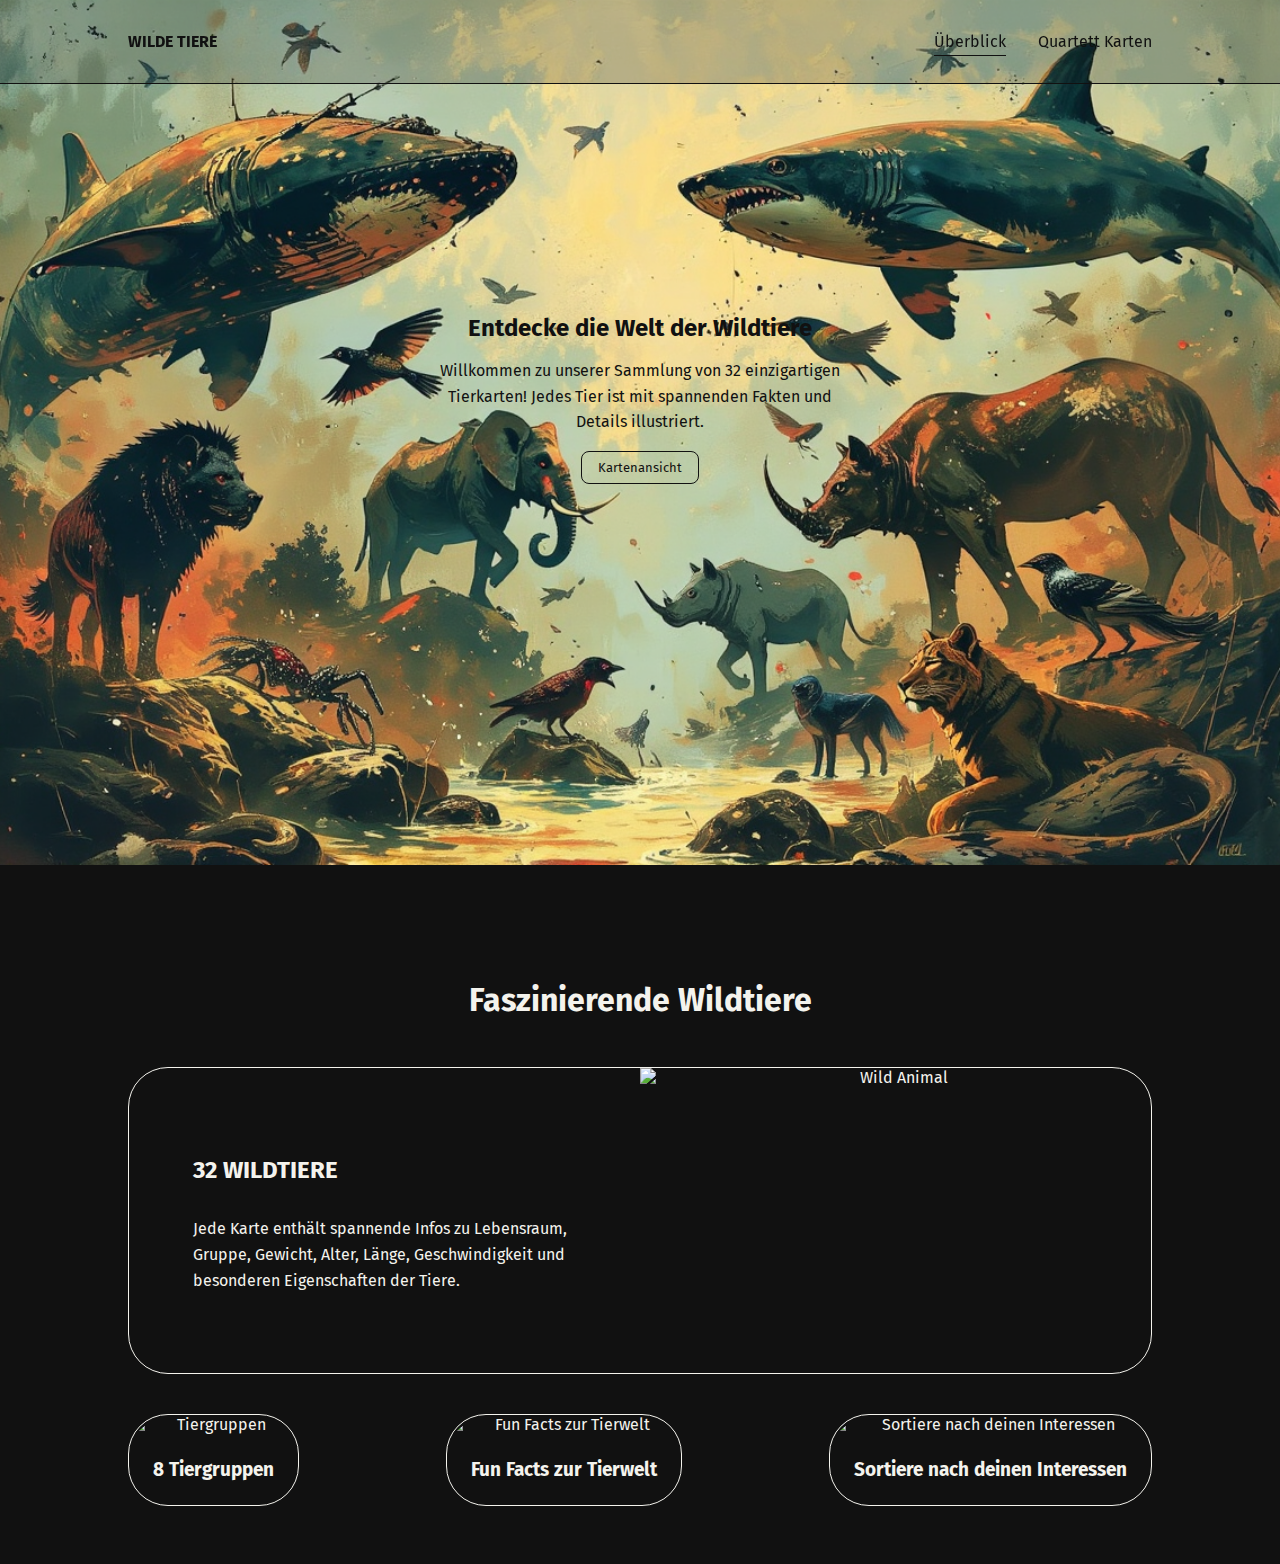
==== index.html @ f53c3430 "add sorting buttons, overview page, and improve navigation behavior" ====
<!DOCTYPE html>
<html lang="en">

<head>
    <meta charset="UTF-8">
    <meta name="viewport" content="width=device-width, initial-scale=1.0">
    <title>Wilde Tiere Quartett</title>
    <link rel="stylesheet" href="css/style.css">
    <link rel="stylesheet" href="css/fonts/stylesheet.css">
    <link rel="stylesheet" href="css/mobile.css">
</head>

<body>
    <div id="wrapper">
        <header>
            <nav class="border-bottom">
                <ul>
                    <div id="logo">Wilde Tiere</div>
                    <li><a class="active-link">Überblick</a></li>
                    <li><a href="quartet.html">Quartett Karten</a></li>
                </ul>
            </nav>
        </header>

        <main class="overview-page">
            <section class="overview-header">
                <h1>Entdecke die Welt der Wildtiere</h1>
                <p>
                    Willkommen zu unserer Sammlung von 32 einzigartigen Tierkarten! Jedes Tier ist mit spannenden Fakten und
                    Details illustriert.
                </p>
                <a href="quartet.html" class="overview-button">Kartenansicht</a>
            </section>

            <img class="overview-image" src="images/overview.png" alt="Overview of wild animals">

            <section class="faszinierende-wildtiere">
                <h2>Faszinierende Wildtiere</h2>
                <div class="info-rectangle">
                    <div class="text-left">
                        <h3>32 WildTiere</h3>
                        <p>Jede Karte enthält spannende Infos zu Lebensraum, Gruppe, Gewicht, Alter, Länge, Geschwindigkeit und besonderen Eigenschaften der Tiere.</p>
                    </div>
                    <div class="image-right">
                        <img src="images/a1.jpg" alt="Wild Animal">
                    </div>
                </div>
                <div class="info-row">
                    <!-- Left Rectangle -->
                    <div class="info-row-rectangle">
                        <img src="images/a2.jpg" alt="Tiergruppen" class="info-img">
                        <h3 class="info-title">8 Tiergruppen</h3>
                    </div>
                    <!-- Middle Rectangle -->
                    <div class="info-row-rectangle">
                        <img src="images/a3.jpg" alt="Fun Facts zur Tierwelt" class="info-img">
                        <h3 class="info-title">Fun Facts zur Tierwelt</h3>
                    </div>
                    <!-- Right Rectangle -->
                    <div class="info-row-rectangle">
                        <img src="images/a4.jpg" alt="Sortiere nach deinen Interessen" class="info-img">
                        <h3 class="info-title">Sortiere nach deinen Interessen</h3>
                    </div>
                </div>
                
                
            </section>
        </main>
    </div>
    <script src="https://code.jquery.com/jquery-3.6.0.min.js"></script>
    <script src="js/animaldata.js"></script>
    <script src="js/nav.js"></script>
</body>

</html>
---- css/style.css ----
:root {
    --card-background-color: #f4f3ed;
    --card-dark-color: #111;
    --thick-line-strength: 1px;
}

* {
    box-sizing: border-box;
    font-family: "Fira Sans", "Segoe UI", Tahoma, Geneva, Verdana, sans-serif;
}

#wrapper {
    display: grid;
    grid-template-columns: repeat(4, 1fr);
    grid-template-rows: auto auto 1fr;
   
}

body {
    text-align: center;
    background-color: var(--card-dark-color);
    color: var(--card-background-color);
    margin: 0;
}

header {
    grid-column: span 4;
    grid-row: 1;
}

nav {
    grid-row: 1;
    background-color: var(--card-dark-color);
    display: flex;
    justify-content: space-between;
    align-items: center;
    width: 100%; 
    position: fixed; 
    top: 0; 
    z-index: 1000; 
    padding: 0.6rem 8rem; 
}

#logo {
    text-align: left;
    text-transform: uppercase;
    margin-right: auto;
    font-weight: 600;
}

ul {
    list-style-type: none;
    text-align: center;
    padding: 0;
    display: flex;
    justify-content: center;
    align-items: center;
    gap: 2em;
    height: 4em;
    margin: 0 auto;
    flex-grow: 1;
}

nav ul li a {
    text-decoration: none;
    color: rgba(255, 255, 255);
}

main {
    grid-column: span 4;
    padding-top: 6rem; 
}

.overview-page {
    background-color: transparent;
    padding: 0; 
    margin: 0;
    position: relative; 
    width: 100%;
    height: auto;
    display: flex;
    flex-direction: column;
    align-items: center;
    justify-content: center;
    margin-bottom: 3rem;
}

.overview-header {
    color: var(--card-dark-color);
    top: 13em;
    text-align: center;
    margin-top: 10vh;
    position: absolute;
    width: 25rem;
}

.overview-header h1 {
    font-size: 1.5rem; 
    margin-bottom: 1rem;
    font-weight: bold;
}

.overview-header p {
    font-size: 1rem; 
    line-height: 1.6; 
    max-width: 600px; 
    margin: 0 auto; 
}

.overview-button {
    display: inline-block; 
    margin-top: 1rem; 
    padding: 0.5rem 1rem; 
    font-size: 0.8rem; 
    background-color: transparent;
    border: 1px solid;
    border-radius: 8px; 
    cursor: pointer; 
    transition: all 0.3s ease; 
    text-decoration: none; 
    color: var(--card-dark-color);
}

.overview-button:hover {
    background-color: var(--card-dark-color);
    color: var(--card-background-color);
    border-color: var(--card-dark-color); 
}

.overview-image {
    width: 100%;
    height: auto;
    display: block; 
    margin-bottom: 2rem;
}

.faszinierende-wildtiere {
    text-align: center;
    margin-top: 3rem;
    padding: 0.6rem 8rem
}

.faszinierende-wildtiere h2 {
    font-size: 2rem;
    margin-bottom: 3rem;
    color: var(--card-background-color);
}

.info-rectangle {
    display: flex;
    margin-top: 2rem;
    border: 1px solid var(--card-background-color);
    border-radius: 40px;
    margin-left: auto;
    margin-right: auto;
    overflow: hidden;
}

.text-left {
    width: 50%;
    text-align: left;
    padding: 4rem;
    display: flex; /* Enables flexbox layout */
    flex-direction: column; /* Aligns content vertically */
    justify-content: flex-end;
}

.text-left h3 {
    font-size: 1.5rem;
    font-weight: bold;
    text-transform: uppercase;
    margin-bottom: 1rem;
    color: var(--card-background-color);
}

.text-left p {
    font-size: 1rem;
    line-height: 1.6;
    color: var(--card-background-color);
}

.image-right {
    width: 50%;
}

.image-right img {
    max-width: 100%;
    display: flex;
    align-items: center;
}

.info-row {
    display: flex;
    justify-content: space-between; /* Space evenly between rectangles */
    gap: 2.5rem; /* Add some space between rectangles */
    margin-top: 2.5rem; /* Space above the row */
}

.info-row-rectangle {
    background: none; /* No fill, just border */
    border: 1px solid var(--card-background-color); /* Adjust as needed */
    border-radius: 40px;
    text-align: center;
    display: flex;
    flex-direction: column;
    align-items: center;
    justify-content: flex-start;
    overflow: hidden;
}

.info-img {
    flex: 1;
    width: 100%; /* Ensure image fits within the rectangle */
    height: auto; /* Maintain aspect ratio */
    object-fit: cover; 
}

.info-title {
    margin: 1.5rem; /* Space between image and text */
    font-size: 1.2rem; /* Adjust font size */
    font-weight: bold;
    /* text-transform: uppercase; */
}

.border-bottom {
    border-bottom: var(--thick-line-strength) solid var(--card-dark-color);
}

.card-wrapper {
    background-color: var(--card-dark-color);
    padding: 12px;
    display: inline-block;
}

.card-content {
    background-color: var(--card-background-color);
    color: var(--card-dark-color);
    display: grid;
    overflow: hidden;
    width: 300px;
    height: 450px;
    grid-template-columns: repeat(6, 1fr);
    grid-template-rows: repeat(12, 1fr);
    border-radius: 1em;
    position: relative;
}

.card-image {
    grid-column: span 6;
    grid-row: span 7;
    background-color: white;
    width: 100%;
    height: 100%;
    max-width: 100%;
    max-height: 100%;
    object-fit: cover;
}

.card-number {
    position: absolute;
    top: 60%;
    left: 1rem;
    transform: translateY(-50%);
    display: flex;
    justify-content: center;
    align-items: center;
    color: white;
    font-weight: 700;
    font-size: 1.2rem;
    border-radius: 0.6em;
    width: 2.5em;
    height: 2.6em;
    background-color: var(--group-color);
    border: 1px solid var(--card-dark-color);
    box-shadow: 0 0 0 3px var(--card-background-color);
}

.card-title {
    grid-column: span 5;
    grid-row: 8;
    display: flex;
    align-items: center;
    padding-left: 4.8rem;
    text-transform: uppercase;
    font-weight: 600;
    font-size: 1rem;
}

.card-trivia {
    grid-column: span 6;
    display: flex;
    text-align: left;
    padding-left: 4.8rem;
    padding-right: 1rem;
    font-size: .68em;
    margin-bottom: 0.6rem;
    margin-top: -0.4rem;
    /* border-top: 1px solid var(--card-dark-color); */
    /* box-shadow: 2px 0px 10px var(--card-dark-color); */
}

.groupname {
    grid-column: span 4;
    grid-row: 1;
    display: flex;
    align-items: center;
    justify-content: center;
    position: absolute;
    top: 0.9rem;
    left: 2.5rem;
    padding: 0.35rem 0.5rem;
    z-index: 1;
    color: var(--card-dark-color);
    font-size: 0.75em;
    font-weight: bold;
    text-shadow:
        -0.5px -0.5px 0 #FFF,
        0.5px -0.5px 0 #FFF,
        -0.5px 0.5px 0 #FFF,
        0.5px 0.5px 0 #FFF;
}

.group-rectangle {
    position: absolute;
    top: 6%;
    left: 1rem;
    transform: translateY(-50%);
    display: flex;
    justify-content: center;
    align-items: center;
    color: var(--card-background-color);
    font-weight: 700;
    font-size: 0.8rem;
    border-radius: 0.6em;
    width: 1.8em;
    height: 1.8em;
    background-color: var(--group-color);
    border: 1px solid var(--card-dark-color);
}

.intelligence-box {
    grid-column: 5 / span 2;
    grid-row: 1;
    display: flex;
    align-items: center;
    position: absolute;
    top: 0.9rem;
    right: 1rem;
    background-color: var(--card-dark-color);
    padding: 0.1rem 0.5rem;
    border-radius: 0.4em;
    z-index: 1;
    gap: 0.6rem;
    border: 2px solid var(--group-color);
}

.intelligence-icon {
    display: flex;
    align-items: center;
    width: 1em;
    height: 1em;
    color: var(--group-color)
}

.intelligence-content {
    font-size: 0.75em;
    font-weight: bold;
    color: var(--card-background-color);
}


.stat-box {
    grid-column: span 6;
    grid-row: span 2;
    display: grid;
    grid-template-columns: repeat(6, 1fr);
    grid-template-rows: repeat(2, 1fr);
    gap: 0.6em;
    padding: 0 1rem;
    margin-bottom: -0.8rem;
}

.stat-pair {
    display: grid;
    grid-template-columns: 1fr 1fr;
    background-color: var(--card-background-color);
}

.stat-pair:nth-child(1) {
    grid-column: 1 / span 2;
    grid-row: 1;
}

.stat-pair:nth-child(2) {
    grid-column: 3 / span 2;
    grid-row: 1;
}

.stat-pair:nth-child(3) {
    grid-column: 5 / span 2;
    grid-row: 1;
}

.stat-pair:nth-child(4) {
    grid-column: 1 / span 2;
    grid-row: 2;
}

.stat-pair:nth-child(5) {
    grid-column: 3 / span 2;
    grid-row: 2;
}

.stat-pair:nth-child(6) {
    grid-column: 5 / span 2;
    grid-row: 2;
}

.stat-icon,
.stat-content {
    display: flex;
    justify-content: center;
    align-items: center;
    font-size: 0.8em;
    font-weight: 500;
}

.stat-icon {
    background-color: #e8e8e3;
    border-radius: 0.6em;
}

.stat-icon img {
    max-height: 70%;
    max-width: 70%;
    object-fit: cover;
}

.stat-content {
    flex-wrap: wrap;
    word-break: break-word;
    text-align: center;
}

.card-bottom {
    grid-column: span 6;
    font-size: 0.65em;
    display: flex;
    justify-content: center;
    align-items: center;
    text-align: center;
    padding: 0 1.5em;
    margin-top: 1.2rem;
    background-color: var(--group-color);
}

.group-A {
    --group-color: #7D982A;
}

.group-B {
    --group-color: #e92946;
}

.group-C {
    --group-color: #9e634d;
}

.group-D {
    --group-color: #5F9EA0;
}

.group-E {
    --group-color: #437ce6;
}

.group-F {
    --group-color: #ceba60;
}

.group-G {
    --group-color: #299f7c;
}

.group-H {
    --group-color: #7ed3d3;
}

.active-link {
    text-decoration: underline;
    text-underline-offset: 0.5em;
}

/* Navigation Behavior */
.transparent-light {
    background-color: rgba(16, 16, 16, 0.2); 
    transition: background-color 0.3s ease; 
}

.transparent-dark {
    background-color: rgba(16, 16, 16, 0.98);
    transition: background-color 0.3s ease; 
}

/* Font color for top of page */
.font-black {
    color: var(--card-dark-color);
}

/* Font color for scrolled state */
.font-white {
    color: var(--card-background-color);
}


/* Sorting Buttons */
#sorting-buttons {
    margin: 1rem;
    display: flex;
    gap: 0.5rem;
    justify-content: center;
    align-items: center;
}

#sorting-buttons button {
    padding: 0.5rem;
    font-size: 0.7rem;
    background-color: var(--card-dark-color);
    color: var(--card-background-color);
    cursor: pointer;
    border-radius: 5px;
    box-shadow: 0 4px 8px rgba(0, 0, 0, 0.2);
}

/* For the active state, keep the shadow but remove the highlight */
#sorting-buttons button.active {
    background-color: #007BFF; /* Active background color */
    color: white;
    box-shadow: 0 4px 8px rgba(0, 0, 0, 0.2); /* Keep the shadow */
    outline: none; /* Remove the outline */
}

/* Remove the outline and focus highlight while keeping the shadow */
#sorting-buttons button:focus, #sorting-buttons button:active {
    outline: none; /* Remove the highlight outline */
    box-shadow: 0 4px 8px rgba(0, 0, 0, 0.2); /* Keep the shadow */
}
---- css/fonts/stylesheet.css ----
@font-face {
    font-family: 'Fira Sans';
    src: url('FiraSans-Regular.woff2') format('woff2'),
        url('FiraSans-Regular.woff') format('woff');
    font-weight: normal;
    font-style: normal;
    font-display: swap;
}

@font-face {
    font-family: 'Fira Sans';
    src: url('FiraSans-Bold.woff2') format('woff2'),
        url('FiraSans-Bold.woff') format('woff');
    font-weight: bold;
    font-style: normal;
    font-display: swap;
}
---- css/mobile.css ----
@media screen and (max-width: 600px) {
    .overview-header h1 {
        font-size: 1rem; 
    }
    .overview-header p {
        font-size: 0.8rem;
    }
}
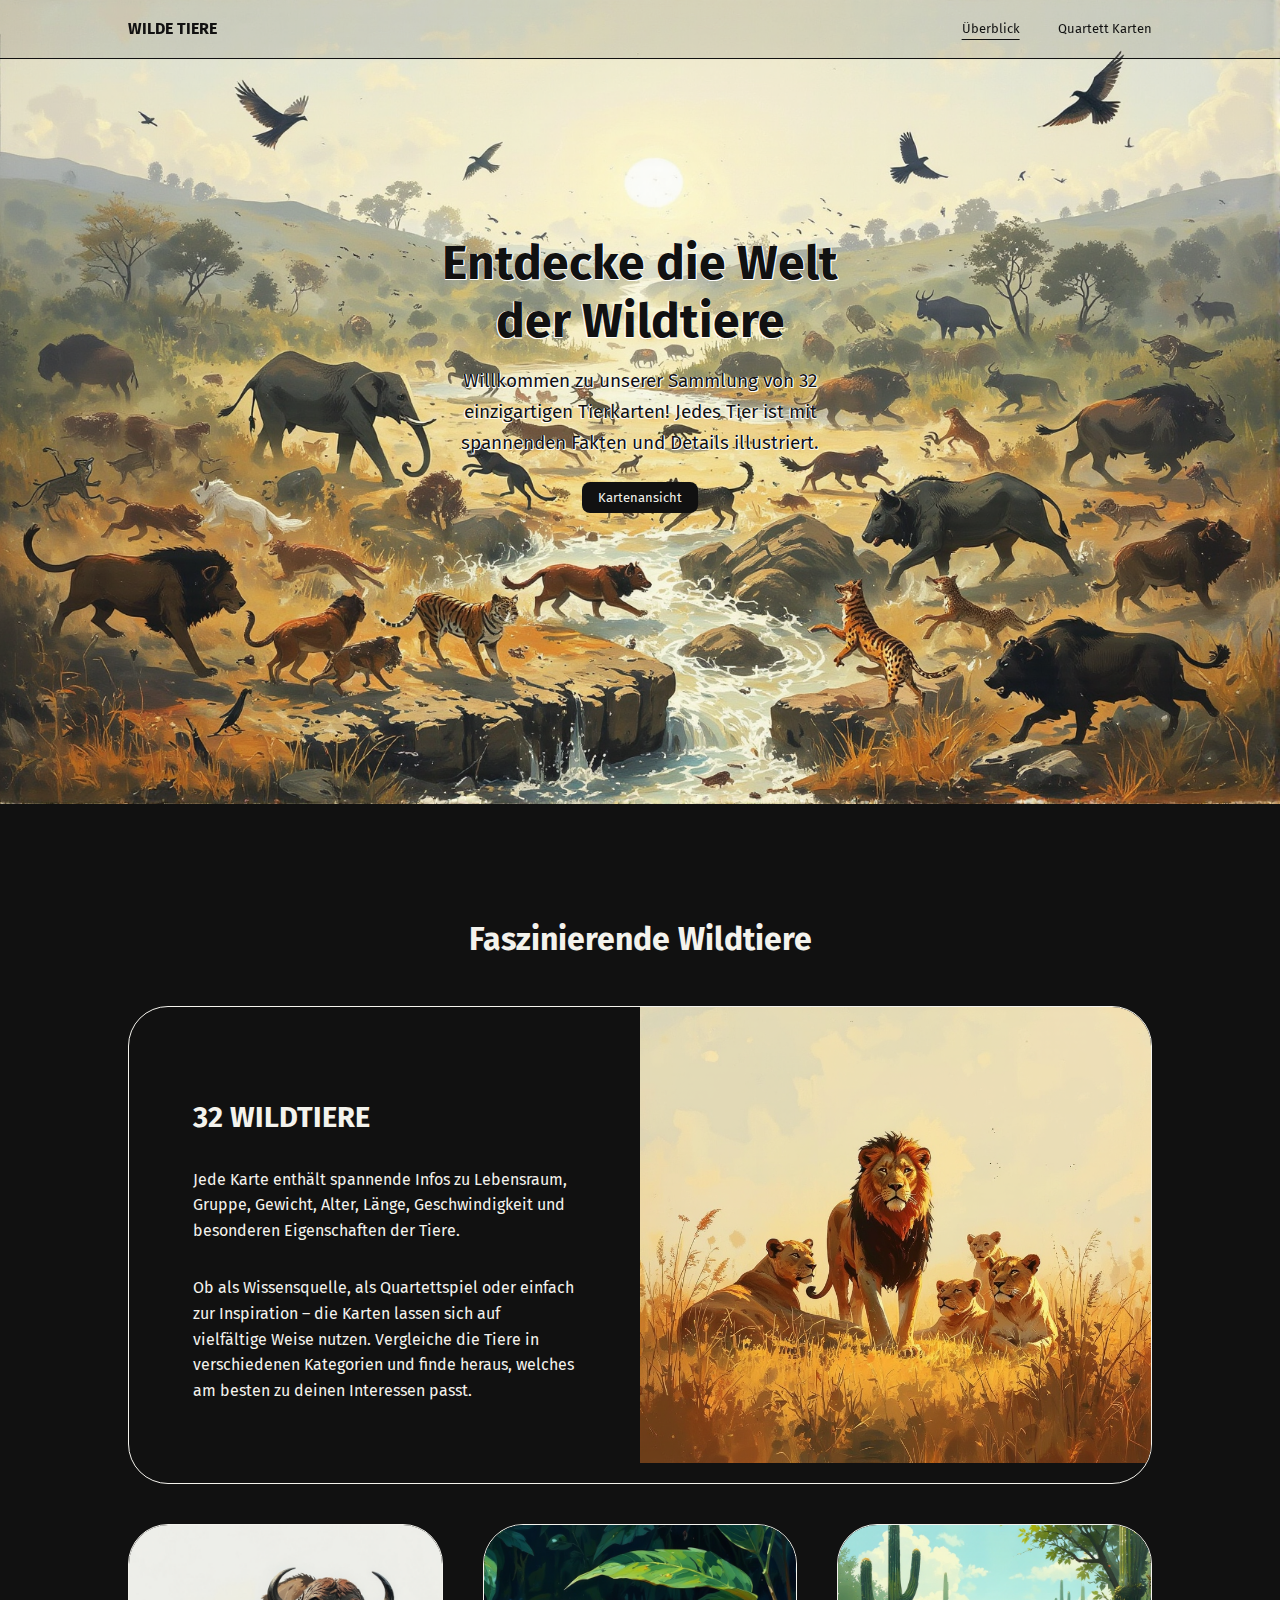
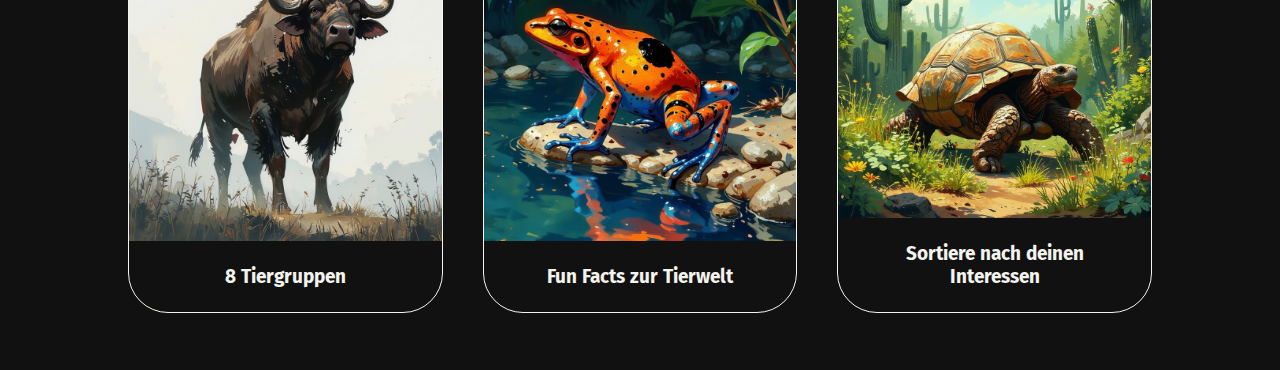
==== commit acf260dc: "Refactor CSS for improved responsiveness, debugging issue caused by the flexbox layout on the .card-" ====
--- a/index.html
+++ b/index.html
@@ -7,7 +7,7 @@
     <title>Wilde Tiere Quartett</title>
     <link rel="stylesheet" href="css/style.css">
     <link rel="stylesheet" href="css/fonts/stylesheet.css">
-    <link rel="stylesheet" href="css/mobile.css">
+    <link rel="stylesheet" href="css/responsive.css">
 </head>
 
 <body>
@@ -40,25 +40,26 @@
                     <div class="text-left">
                         <h3>32 WildTiere</h3>
                         <p>Jede Karte enthält spannende Infos zu Lebensraum, Gruppe, Gewicht, Alter, Länge, Geschwindigkeit und besonderen Eigenschaften der Tiere.</p>
+                        <p>Ob als Wissensquelle, als Quartettspiel oder einfach zur Inspiration – die Karten lassen sich auf vielfältige Weise nutzen. Vergleiche die Tiere in verschiedenen Kategorien und finde heraus, welches am besten zu deinen Interessen passt.</p>
                     </div>
                     <div class="image-right">
-                        <img src="images/a1.jpg" alt="Wild Animal">
+                        <img src="images/info.png" alt="Wild Animal">
                     </div>
                 </div>
                 <div class="info-row">
                     <!-- Left Rectangle -->
                     <div class="info-row-rectangle">
-                        <img src="images/a2.jpg" alt="Tiergruppen" class="info-img">
+                        <img src="images/info2.png" alt="Tiergruppen" class="info-img">
                         <h3 class="info-title">8 Tiergruppen</h3>
                     </div>
                     <!-- Middle Rectangle -->
                     <div class="info-row-rectangle">
-                        <img src="images/a3.jpg" alt="Fun Facts zur Tierwelt" class="info-img">
+                        <img src="images/info3.png" alt="Fun Facts zur Tierwelt" class="info-img">
                         <h3 class="info-title">Fun Facts zur Tierwelt</h3>
                     </div>
                     <!-- Right Rectangle -->
                     <div class="info-row-rectangle">
-                        <img src="images/a4.jpg" alt="Sortiere nach deinen Interessen" class="info-img">
+                        <img src="images/info4.png" alt="Sortiere nach deinen Interessen" class="info-img">
                         <h3 class="info-title">Sortiere nach deinen Interessen</h3>
                     </div>
                 </div>
--- a/css/style.css
+++ b/css/style.css
@@ -4,16 +4,19 @@
     --thick-line-strength: 1px;
 }
 
-* {
+*,
+*::before,
+*::after {
     box-sizing: border-box;
     font-family: "Fira Sans", "Segoe UI", Tahoma, Geneva, Verdana, sans-serif;
 }
+
 
 #wrapper {
     display: grid;
     grid-template-columns: repeat(4, 1fr);
     grid-template-rows: auto auto 1fr;
-   
+
 }
 
 body {
@@ -34,11 +37,11 @@
     display: flex;
     justify-content: space-between;
     align-items: center;
-    width: 100%; 
-    position: fixed; 
-    top: 0; 
-    z-index: 1000; 
-    padding: 0.6rem 8rem; 
+    width: 100%;
+    position: fixed;
+    top: 0;
+    z-index: 1000;
+    padding: 0.6rem 8rem;
 }
 
 #logo {
@@ -46,6 +49,7 @@
     text-transform: uppercase;
     margin-right: auto;
     font-weight: 600;
+    font-size: 1rem;
 }
 
 ul {
@@ -55,10 +59,11 @@
     display: flex;
     justify-content: center;
     align-items: center;
-    gap: 2em;
-    height: 4em;
+    gap: 3em;
+    height: 3em;
     margin: 0 auto;
     flex-grow: 1;
+    font-size: 0.8rem;
 }
 
 nav ul li a {
@@ -68,14 +73,14 @@
 
 main {
     grid-column: span 4;
-    padding-top: 6rem; 
+    padding-top: 6rem;
 }
 
 .overview-page {
     background-color: transparent;
-    padding: 0; 
+    padding: 0;
     margin: 0;
-    position: relative; 
+    position: relative;
     width: 100%;
     height: auto;
     display: flex;
@@ -87,7 +92,7 @@
 
 .overview-header {
     color: var(--card-dark-color);
-    top: 13em;
+    top: 7rem;
     text-align: center;
     margin-top: 10vh;
     position: absolute;
@@ -95,42 +100,50 @@
 }
 
 .overview-header h1 {
-    font-size: 1.5rem; 
+    font-size: 3rem;
     margin-bottom: 1rem;
     font-weight: bold;
+    text-shadow:
+    -0.5px -0.5px 0 #FFF,
+    0.5px -0.5px 0 #FFF,
+    -0.5px 0.5px 0 #FFF,
+    0.5px 0.5px 0 #FFF;
 }
 
 .overview-header p {
-    font-size: 1rem; 
-    line-height: 1.6; 
-    max-width: 600px; 
-    margin: 0 auto; 
+    font-size: 1.2rem;
+    line-height: 1.6;
+    max-width: 600px;
+    margin: 0 auto;
+    text-shadow:
+    -0.5px -0.5px 0 #FFF,
+    0.5px -0.5px 0 #FFF,
+    -0.5px 0.5px 0 #FFF,
+    0.5px 0.5px 0 #FFF;
 }
 
 .overview-button {
-    display: inline-block; 
-    margin-top: 1rem; 
-    padding: 0.5rem 1rem; 
-    font-size: 0.8rem; 
-    background-color: transparent;
-    border: 1px solid;
-    border-radius: 8px; 
-    cursor: pointer; 
-    transition: all 0.3s ease; 
-    text-decoration: none; 
-    color: var(--card-dark-color);
+    display: inline-block;
+    margin-top: 1.5rem;
+    padding: 0.5rem 1rem;
+    font-size: 0.8rem;
+    border-radius: 8px;
+    cursor: pointer;
+    transition: all 0.3s ease;
+    text-decoration: none;
+    color: var(--card-background-color);
+    background-color:  var(--card-dark-color);
 }
 
 .overview-button:hover {
-    background-color: var(--card-dark-color);
-    color: var(--card-background-color);
-    border-color: var(--card-dark-color); 
+    box-shadow: rgba(0, 0, 0, 0.25) 0 8px 15px;
+    transform: translateY(-2px);
 }
 
 .overview-image {
     width: 100%;
     height: auto;
-    display: block; 
+    display: block;
     margin-bottom: 2rem;
 }
 
@@ -160,13 +173,15 @@
     width: 50%;
     text-align: left;
     padding: 4rem;
-    display: flex; /* Enables flexbox layout */
-    flex-direction: column; /* Aligns content vertically */
+    display: flex;
+    /* Enables flexbox layout */
+    flex-direction: column;
+    /* Aligns content vertically */
     justify-content: flex-end;
 }
 
 .text-left h3 {
-    font-size: 1.5rem;
+    font-size: 1.8rem;
     font-weight: bold;
     text-transform: uppercase;
     margin-bottom: 1rem;
@@ -191,14 +206,19 @@
 
 .info-row {
     display: flex;
-    justify-content: space-between; /* Space evenly between rectangles */
-    gap: 2.5rem; /* Add some space between rectangles */
-    margin-top: 2.5rem; /* Space above the row */
+    justify-content: space-between;
+    /* Space evenly between rectangles */
+    gap: 2.5rem;
+    /* Add some space between rectangles */
+    margin-top: 2.5rem;
+    /* Space above the row */
 }
 
 .info-row-rectangle {
-    background: none; /* No fill, just border */
-    border: 1px solid var(--card-background-color); /* Adjust as needed */
+    background: none;
+    /* No fill, just border */
+    border: 1px solid var(--card-background-color);
+    /* Adjust as needed */
     border-radius: 40px;
     text-align: center;
     display: flex;
@@ -210,14 +230,16 @@
 
 .info-img {
     flex: 1;
-    width: 100%; /* Ensure image fits within the rectangle */
-    height: auto; /* Maintain aspect ratio */
-    object-fit: cover; 
+    width: 100%;
+    /* Ensure image fits within the rectangle */
+    height: auto;
+    /* Maintain aspect ratio */
+    object-fit: cover;
 }
 
 .info-title {
-    margin: 1.5rem; /* Space between image and text */
-    font-size: 1.2rem; /* Adjust font size */
+    margin: 1.5rem;
+    font-size: 1.2rem;
     font-weight: bold;
     /* text-transform: uppercase; */
 }
@@ -226,10 +248,33 @@
     border-bottom: var(--thick-line-strength) solid var(--card-dark-color);
 }
 
+#cards-container {
+    display: grid;
+    grid-template-columns: repeat(4, 1fr); 
+    gap: 2rem;
+    justify-content: center;
+    align-items: start; 
+    justify-items: center;
+    width: 100%; 
+    max-width: 1200px; 
+    margin: 0 auto;
+    padding: 1rem;
+    background-color: var(--card-dark-color); 
+}
+
 .card-wrapper {
     background-color: var(--card-dark-color);
-    padding: 12px;
-    display: inline-block;
+    padding: 0.5rem;
+    border-radius: 1rem;
+    display: flex;
+    flex-direction: column; 
+    justify-content: center;
+    align-items: center; 
+    transition: all 0.3s ease-in-out;
+    box-sizing: border-box; 
+    margin: 0; 
+    width: 350px;
+    height: 500px; 
 }
 
 .card-content {
@@ -237,18 +282,18 @@
     color: var(--card-dark-color);
     display: grid;
     overflow: hidden;
-    width: 300px;
-    height: 450px;
+    width: 100%;
+    height: 100%;
     grid-template-columns: repeat(6, 1fr);
     grid-template-rows: repeat(12, 1fr);
     border-radius: 1em;
     position: relative;
 }
 
+
 .card-image {
     grid-column: span 6;
     grid-row: span 7;
-    background-color: white;
     width: 100%;
     height: 100%;
     max-width: 100%;
@@ -264,7 +309,7 @@
     display: flex;
     justify-content: center;
     align-items: center;
-    color: white;
+    color: var(--card-background-color);
     font-weight: 700;
     font-size: 1.2rem;
     border-radius: 0.6em;
@@ -288,11 +333,11 @@
 
 .card-trivia {
     grid-column: span 6;
-    display: flex;
     text-align: left;
     padding-left: 4.8rem;
     padding-right: 1rem;
-    font-size: .68em;
+    font-size: 0.68rem;
+    line-height: 1.2; /* Adjust line height to ensure two lines */
     margin-bottom: 0.6rem;
     margin-top: -0.4rem;
     /* border-top: 1px solid var(--card-dark-color); */
@@ -463,7 +508,7 @@
 }
 
 .group-C {
-    --group-color: #9e634d;
+    --group-color: #ceba60;
 }
 
 .group-D {
@@ -475,11 +520,12 @@
 }
 
 .group-F {
-    --group-color: #ceba60;
+    --group-color: #27af86;
+    ;
 }
 
 .group-G {
-    --group-color: #299f7c;
+    --group-color: #92643c;
 }
 
 .group-H {
@@ -493,14 +539,19 @@
 
 /* Navigation Behavior */
 .transparent-light {
-    background-color: rgba(16, 16, 16, 0.2); 
-    transition: background-color 0.3s ease; 
+    background-color: rgba(16, 16, 16, 0.1);
+    transition: background-color 0.3s ease;
 }
 
 .transparent-dark {
-    background-color: rgba(16, 16, 16, 0.98);
-    transition: background-color 0.3s ease; 
-}
+    background: rgba(16, 16, 16, 0.93); 
+    box-shadow: 0 4px 30px rgba(3, 3, 3, 0.1);
+    backdrop-filter: blur(6.9px);
+    -webkit-backdrop-filter: blur(6.9px);
+    border: 1px solid rgba(27, 27, 27, 0.52);
+    transition: background-color 0.3s ease;
+}
+
 
 /* Font color for top of page */
 .font-black {
@@ -513,9 +564,16 @@
 }
 
 
-/* Sorting Buttons */
+/* Sorting Buttons*/
+#sorting-buttons span {
+    font-size: 0.8rem;
+    margin-right: 2rem;
+    display: inline-block;
+    line-height: 2rem;
+}
+
 #sorting-buttons {
-    margin: 1rem;
+    margin: 3rem;
     display: flex;
     gap: 0.5rem;
     justify-content: center;
@@ -523,25 +581,77 @@
 }
 
 #sorting-buttons button {
-    padding: 0.5rem;
+    appearance: none;
+    background-color: #060606;
+    border: #030303;
+    border-radius: 10px;
+    box-sizing: border-box;
+    color: var(--card-background-color);
+    cursor: pointer;
     font-size: 0.7rem;
-    background-color: var(--card-dark-color);
-    color: var(--card-background-color);
-    cursor: pointer;
-    border-radius: 5px;
+    line-height: normal;
+    min-height: 20px;
+    padding: 8px 10px;
+    text-align: center;
+    text-decoration: none;
+    transition: all 300ms cubic-bezier(.23, 1, 0.32, 1);
+    user-select: none;
+    -webkit-user-select: none;
+    touch-action: manipulation;
+    width: auto;
+    will-change: transform;
+}
+
+/* Hover Effect */
+#sorting-buttons button:hover {
+    box-shadow: rgba(0, 0, 0, 0.25) 0 8px 15px;
+    transform: translateY(-2px);
+}
+
+/* Active Button State */
+#sorting-buttons button.active {
+    background-color: var(--card-background-color);
+    color: var(--card-dark-color);
+}
+
+#sorting-buttons button:active {
+    box-shadow: none;
+    transform: translateY(0);
+}
+
+#sorting-buttons button:disabled {
+    pointer-events: none;
+    opacity: 0.6;
+    /* Visual indication of being disabled */
+}
+
+
+/* Back to Top Button */
+#back-to-top {
+    display: none;
+    position: fixed;
+    right: 2.5rem;
+    padding: 0.5rem 0.6rem;
+    background-color: var(--card-background-color);
+    color: var(--card-dark-color);
+    border-radius: 50px;
+    text-decoration: none;
+    text-align: center;
     box-shadow: 0 4px 8px rgba(0, 0, 0, 0.2);
-}
-
-/* For the active state, keep the shadow but remove the highlight */
-#sorting-buttons button.active {
-    background-color: #007BFF; /* Active background color */
-    color: white;
-    box-shadow: 0 4px 8px rgba(0, 0, 0, 0.2); /* Keep the shadow */
-    outline: none; /* Remove the outline */
-}
-
-/* Remove the outline and focus highlight while keeping the shadow */
-#sorting-buttons button:focus, #sorting-buttons button:active {
-    outline: none; /* Remove the highlight outline */
-    box-shadow: 0 4px 8px rgba(0, 0, 0, 0.2); /* Keep the shadow */
-}
+    transition: all 0.3s cubic-bezier(0.23, 1, 0.32, 1);
+}
+
+#back-to-top:hover {
+    box-shadow: 0 6px 12px rgba(255, 255, 255, 0.1);
+    padding: 0.6rem 0.7rem;
+    transform: translateY(-2px);
+}
+
+#back-to-top.show {
+    display: block;
+    bottom: 3rem;
+}
+
+#back-to-top.hide {
+    bottom: -3rem;
+}--- a/css/responsive.css
+++ b/css/responsive.css
@@ -0,0 +1,32 @@
+@media screen and (max-width: 600px) {
+    .overview-header h1 {
+        font-size: 1rem; 
+    }
+    .overview-header p {
+        font-size: 0.8rem;
+    }
+    #cards-container {
+        grid-template-columns: repeat(1, 1fr); 
+        justify-items: center; 
+    }
+}
+
+@media (max-width: 1550px) {
+    #cards-container {
+        grid-template-columns: repeat(3, 1fr);
+        
+    }
+}
+
+@media (max-width: 1170px) {
+    #cards-container {
+        grid-template-columns: repeat(2, 1fr); 
+        max-width: 800px
+    }
+}
+
+@media (max-width: 760px) {
+    #cards-container {
+        grid-template-columns: repeat(1, 1fr); 
+    }
+}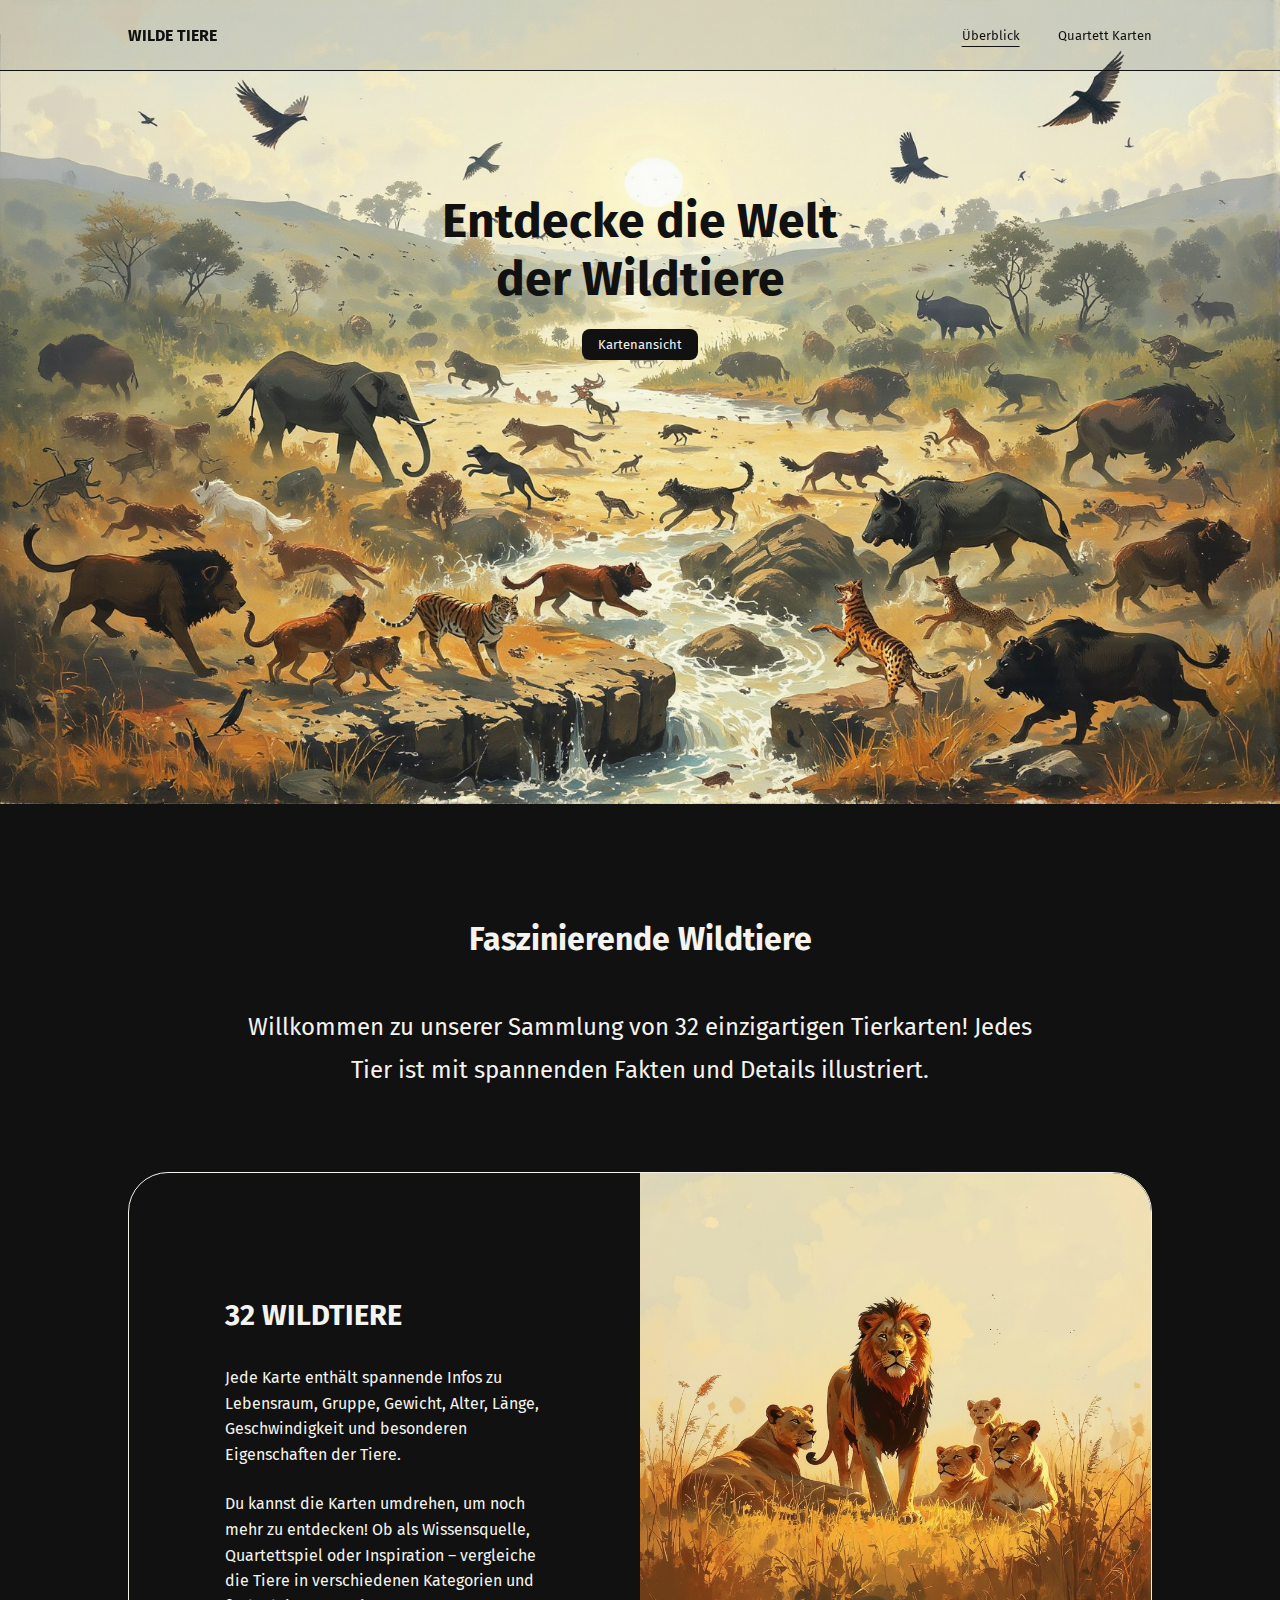
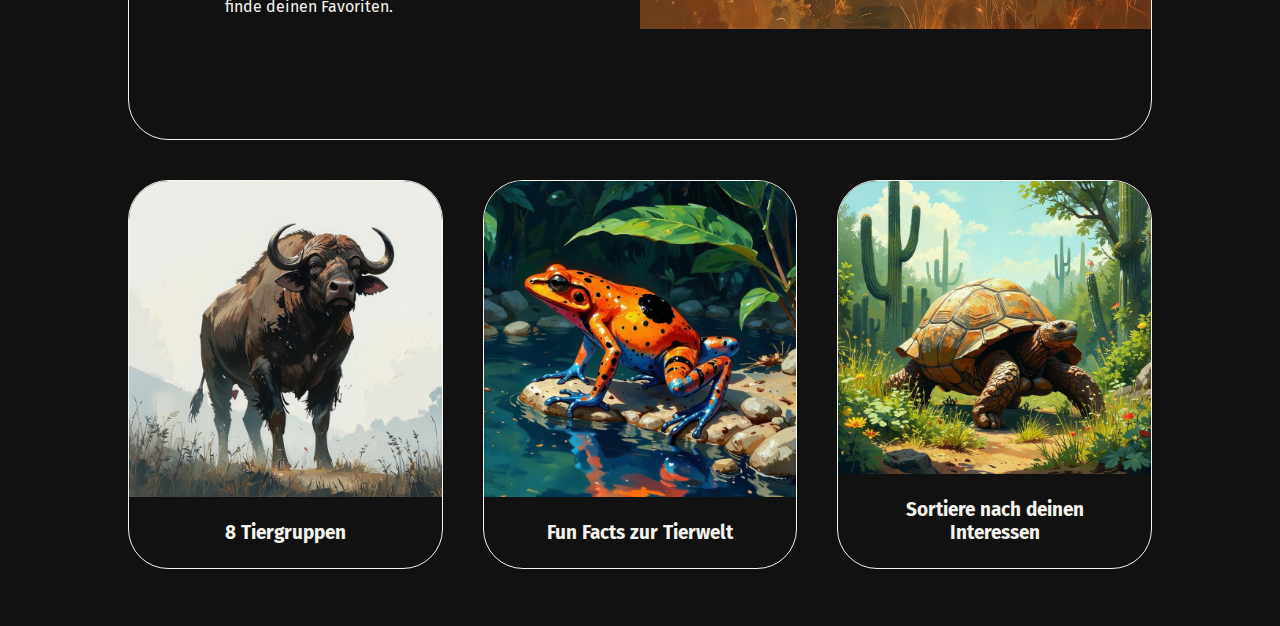
==== commit 9c86d840: "Add highlights css based on the sorting criterial; update index.html content and enhance styling in " ====
--- a/index.html
+++ b/index.html
@@ -25,10 +25,6 @@
         <main class="overview-page">
             <section class="overview-header">
                 <h1>Entdecke die Welt der Wildtiere</h1>
-                <p>
-                    Willkommen zu unserer Sammlung von 32 einzigartigen Tierkarten! Jedes Tier ist mit spannenden Fakten und
-                    Details illustriert.
-                </p>
                 <a href="quartet.html" class="overview-button">Kartenansicht</a>
             </section>
 
@@ -36,11 +32,15 @@
 
             <section class="faszinierende-wildtiere">
                 <h2>Faszinierende Wildtiere</h2>
+                <p>
+                    Willkommen zu unserer Sammlung von 32 einzigartigen Tierkarten! Jedes Tier ist mit spannenden Fakten und
+                    Details illustriert.
+                </p>
                 <div class="info-rectangle">
                     <div class="text-left">
                         <h3>32 WildTiere</h3>
                         <p>Jede Karte enthält spannende Infos zu Lebensraum, Gruppe, Gewicht, Alter, Länge, Geschwindigkeit und besonderen Eigenschaften der Tiere.</p>
-                        <p>Ob als Wissensquelle, als Quartettspiel oder einfach zur Inspiration – die Karten lassen sich auf vielfältige Weise nutzen. Vergleiche die Tiere in verschiedenen Kategorien und finde heraus, welches am besten zu deinen Interessen passt.</p>
+                        <p>Du kannst die Karten umdrehen, um noch mehr zu entdecken! Ob als Wissensquelle, Quartettspiel oder Inspiration – vergleiche die Tiere in verschiedenen Kategorien und finde deinen Favoriten.</p>
                     </div>
                     <div class="image-right">
                         <img src="images/info.png" alt="Wild Animal">
--- a/css/style.css
+++ b/css/style.css
@@ -60,7 +60,7 @@
     justify-content: center;
     align-items: center;
     gap: 3em;
-    height: 3em;
+    height: 4em;
     margin: 0 auto;
     flex-grow: 1;
     font-size: 0.8rem;
@@ -92,41 +92,23 @@
 
 .overview-header {
     color: var(--card-dark-color);
-    top: 7rem;
+    top: 15rem;
     text-align: center;
-    margin-top: 10vh;
     position: absolute;
-    width: 25rem;
+    width: 38rem;
 }
 
 .overview-header h1 {
-    font-size: 3rem;
+    font-size: 4rem;
     margin-bottom: 1rem;
     font-weight: bold;
-    text-shadow:
-    -0.5px -0.5px 0 #FFF,
-    0.5px -0.5px 0 #FFF,
-    -0.5px 0.5px 0 #FFF,
-    0.5px 0.5px 0 #FFF;
-}
-
-.overview-header p {
-    font-size: 1.2rem;
-    line-height: 1.6;
-    max-width: 600px;
-    margin: 0 auto;
-    text-shadow:
-    -0.5px -0.5px 0 #FFF,
-    0.5px -0.5px 0 #FFF,
-    -0.5px 0.5px 0 #FFF,
-    0.5px 0.5px 0 #FFF;
 }
 
 .overview-button {
     display: inline-block;
-    margin-top: 1.5rem;
+    margin-top: 1rem;
     padding: 0.5rem 1rem;
-    font-size: 0.8rem;
+    font-size: 1rem;
     border-radius: 8px;
     cursor: pointer;
     transition: all 0.3s ease;
@@ -157,6 +139,14 @@
     font-size: 2rem;
     margin-bottom: 3rem;
     color: var(--card-background-color);
+}
+
+.faszinierende-wildtiere p {
+    font-size: 1.5rem;
+    margin-bottom: 5rem;
+    margin: 0 auto 5rem auto;
+    width: 50rem;
+    line-height: 1.8;
 }
 
 .info-rectangle {
@@ -172,11 +162,9 @@
 .text-left {
     width: 50%;
     text-align: left;
-    padding: 4rem;
-    display: flex;
-    /* Enables flexbox layout */
+    padding: 6rem;
+    display: flex;
     flex-direction: column;
-    /* Aligns content vertically */
     justify-content: flex-end;
 }
 
@@ -184,14 +172,17 @@
     font-size: 1.8rem;
     font-weight: bold;
     text-transform: uppercase;
-    margin-bottom: 1rem;
-    color: var(--card-background-color);
+    margin-bottom: 2rem;
+    color: var(--card-background-color);
+    width: 90%;
 }
 
 .text-left p {
     font-size: 1rem;
     line-height: 1.6;
     color: var(--card-background-color);
+    margin-bottom: 1.5rem;
+    width: 100%;
 }
 
 .image-right {
@@ -248,6 +239,44 @@
     border-bottom: var(--thick-line-strength) solid var(--card-dark-color);
 }
 
+.border-bottom-white {
+    border-bottom: var(--thick-line-strength) solid var(--card-background-color);
+}
+
+
+.group-A {
+    --group-color: #7D982A;
+}
+
+.group-B {
+    --group-color: #e92946;
+}
+
+.group-C {
+    --group-color: #ceba60;
+}
+
+.group-D {
+    --group-color: #5F9EA0;
+}
+
+.group-E {
+    --group-color: #437ce6;
+}
+
+.group-F {
+    --group-color: #27af86;
+    ;
+}
+
+.group-G {
+    --group-color: #92643c;
+}
+
+.group-H {
+    --group-color: #2cc7db;
+}
+
 #cards-container {
     display: grid;
     grid-template-columns: repeat(4, 1fr); 
@@ -262,7 +291,9 @@
     background-color: var(--card-dark-color); 
 }
 
+/* Ensure the card container is positioned correctly for 3D transformation */
 .card-wrapper {
+    perspective: 1000px;
     background-color: var(--card-dark-color);
     padding: 0.5rem;
     border-radius: 1rem;
@@ -273,39 +304,88 @@
     transition: all 0.3s ease-in-out;
     box-sizing: border-box; 
     margin: 0; 
+    cursor: pointer;
+    position: relative;
     width: 350px;
     height: 500px; 
 }
 
-.card-content {
+/* General card styling */
+.card {
+    transform-style: preserve-3d; /* Enable 3D perspective */
+    transition: transform 0.6s ease; /* Smooth flipping effect */
+    width: 100%;
+    height: 100%;
+    position: relative;
+    
+}
+
+/* Flip the card */
+.card.flipped {
+    transform: rotateY(180deg);
+}
+
+/* Front and back of the card */
+.card-front,
+.card-back {
+    backface-visibility: hidden;
+    position: absolute;
+    width: 100%;
+    height: 100%;
+    border-radius: 1em;
+    display: flex;
+    justify-content: center;
+    align-items: center;
+    text-align: center;
+    grid-template-columns: repeat(6, 1fr);
+    grid-template-rows: repeat(12, 1fr);
     background-color: var(--card-background-color);
+}
+
+/* Front side */
+.card-front {
+    display: grid;
     color: var(--card-dark-color);
+    overflow: hidden;
+}
+
+/* Back side */
+.card-back {
+    color: var(--card-dark-color);
+    transform: rotateY(180deg); /* Flip the back side initially */
     display: grid;
     overflow: hidden;
     width: 100%;
     height: 100%;
-    grid-template-columns: repeat(6, 1fr);
-    grid-template-rows: repeat(12, 1fr);
-    border-radius: 1em;
-    position: relative;
-}
-
-
-.card-image {
-    grid-column: span 6;
-    grid-row: span 7;
+}
+
+.card-back-header {
+    grid-column: 1 / -1;
+    grid-row: 1;
+    background-color: var(--group-color);
     width: 100%;
     height: 100%;
-    max-width: 100%;
-    max-height: 100%;
-    object-fit: cover;
-}
-
-.card-number {
+}
+
+.card-back-title{
+    grid-column: 2;
+    grid-row: 1;
+    padding-left: 1.7rem;
+    padding-top: 0.8rem;
+    display: flex;
+    align-items: center;
+    text-transform: uppercase;
+    font-weight: 600;
+    font-size: 1rem;
+    margin-bottom: 0.2rem;
+}
+
+/* Back view card number styling */
+.card-back-number {
     position: absolute;
-    top: 60%;
+    top: -0.5rem; 
     left: 1rem;
-    transform: translateY(-50%);
+    transform: translateY(50%); 
     display: flex;
     justify-content: center;
     align-items: center;
@@ -320,6 +400,94 @@
     box-shadow: 0 0 0 3px var(--card-background-color);
 }
 
+/* Content area below the header */
+.card-back-content {
+    display: grid;
+    grid-column:  1 / -1;
+    grid-row: span 10;
+}
+
+.funfact-list{
+    text-align: left;
+    font-size: 0.68rem;
+    line-height: 1.2;
+    margin-top: -1rem;
+    margin-bottom: 0.4rem;
+    display: flex;  
+    flex-direction: column;
+    justify-content: flex-start;
+    align-items: flex-start;
+    padding: 1rem;
+    height: 100%;
+    gap: 0.3rem; 
+}
+
+.funfact-item {
+    display: flex;
+    align-items: baseline; /* Aligns the number and text */
+    margin-top: 0.5rem; /* Space between items */
+}
+
+.funfact-number {
+    background-color: var(--group-color); /* Group color */
+    color: white;
+    font-weight: bold;
+    border-radius: 50%;
+    width: 1.5rem;
+    height: 1.5rem;
+    display: flex;
+    justify-content: center;
+    align-items: center;
+    margin-right: 0.5rem; /* Space between number and text */
+    font-size: 0.8rem;
+}
+
+.funfact-text {
+    flex: 1; /* Ensures the text takes up remaining space */
+    line-height: 1.5;
+    font-size: 0.68rem;
+    padding-left: 0.5rem;
+}
+
+/* Hover effect for card */
+.card-wrapper:hover {
+    transform: translateY(-10px); 
+    border: solid 1px var(--card-background-color);
+    box-shadow: 0 6px 12px rgba(255, 255, 255, 0.1);
+}
+
+/* Card image */
+.card-image {
+    grid-column: span 6;
+    grid-row: span 7;
+    width: 100%;
+    height: 100%;
+    max-width: 100%;
+    max-height: 100%;
+    object-fit: cover;
+}
+
+/* Card number styling */
+.card-number {
+    position: absolute;
+    top: 60%;
+    left: 1rem;
+    transform: translateY(-50%);
+    display: flex;
+    justify-content: center;
+    align-items: center;
+    color: var(--card-background-color);
+    font-weight: 700;
+    font-size: 1.2rem;
+    border-radius: 0.6em;
+    width: 2.5em;
+    height: 2.6em;
+    background-color: var(--group-color);
+    border: 1px solid var(--card-dark-color);
+    box-shadow: 0 0 0 3px var(--card-background-color);
+}
+
+/* Card title */
 .card-title {
     grid-column: span 5;
     grid-row: 8;
@@ -331,19 +499,25 @@
     font-size: 1rem;
 }
 
+/* Card trivia */
 .card-trivia {
     grid-column: span 6;
+    grid-row: 9;
     text-align: left;
     padding-left: 4.8rem;
     padding-right: 1rem;
     font-size: 0.68rem;
-    line-height: 1.2; /* Adjust line height to ensure two lines */
-    margin-bottom: 0.6rem;
-    margin-top: -0.4rem;
-    /* border-top: 1px solid var(--card-dark-color); */
-    /* box-shadow: 2px 0px 10px var(--card-dark-color); */
-}
-
+    line-height: 1.2;
+    margin-top: -1rem;
+    margin-bottom: 0.4rem;
+    display: flex;  
+    flex-direction: column;  
+    justify-content: flex-start;
+    align-items: flex-start;
+    height: 80%;
+}
+
+/* Group name styling */
 .groupname {
     grid-column: span 4;
     grid-row: 1;
@@ -358,13 +532,10 @@
     color: var(--card-dark-color);
     font-size: 0.75em;
     font-weight: bold;
-    text-shadow:
-        -0.5px -0.5px 0 #FFF,
-        0.5px -0.5px 0 #FFF,
-        -0.5px 0.5px 0 #FFF,
-        0.5px 0.5px 0 #FFF;
-}
-
+    text-shadow: -0.5px -0.5px 0 #FFF, 0.5px -0.5px 0 #FFF, -0.5px 0.5px 0 #FFF, 0.5px 0.5px 0 #FFF;
+}
+
+/* Group rectangle */
 .group-rectangle {
     position: absolute;
     top: 6%;
@@ -383,6 +554,7 @@
     border: 1px solid var(--card-dark-color);
 }
 
+/* Intelligence box */
 .intelligence-box {
     grid-column: 5 / span 2;
     grid-row: 1;
@@ -399,32 +571,35 @@
     border: 2px solid var(--group-color);
 }
 
+/* Intelligence icon */
 .intelligence-icon {
     display: flex;
     align-items: center;
     width: 1em;
     height: 1em;
-    color: var(--group-color)
-}
-
+    color: var(--group-color);
+}
+
+/* Intelligence content */
 .intelligence-content {
     font-size: 0.75em;
     font-weight: bold;
     color: var(--card-background-color);
 }
 
-
+/* Stat box */
 .stat-box {
     grid-column: span 6;
     grid-row: span 2;
     display: grid;
     grid-template-columns: repeat(6, 1fr);
     grid-template-rows: repeat(2, 1fr);
-    gap: 0.6em;
+    gap: 0.5em;
     padding: 0 1rem;
-    margin-bottom: -0.8rem;
-}
-
+    margin-top: 0.3rem;
+}
+
+/* Stat pairs */
 .stat-pair {
     display: grid;
     grid-template-columns: 1fr 1fr;
@@ -461,6 +636,7 @@
     grid-row: 2;
 }
 
+/* Stat icon and content */
 .stat-icon,
 .stat-content {
     display: flex;
@@ -468,6 +644,8 @@
     align-items: center;
     font-size: 0.8em;
     font-weight: 500;
+    width: 3.2em;  /* Set a fixed width */
+    height: 3.2em;
 }
 
 .stat-icon {
@@ -481,56 +659,20 @@
     object-fit: cover;
 }
 
-.stat-content {
-    flex-wrap: wrap;
-    word-break: break-word;
-    text-align: center;
-}
-
 .card-bottom {
     grid-column: span 6;
+    height:2em;
     font-size: 0.65em;
     display: flex;
     justify-content: center;
     align-items: center;
     text-align: center;
-    padding: 0 1.5em;
+    padding: 0 1em;
     margin-top: 1.2rem;
     background-color: var(--group-color);
-}
-
-.group-A {
-    --group-color: #7D982A;
-}
-
-.group-B {
-    --group-color: #e92946;
-}
-
-.group-C {
-    --group-color: #ceba60;
-}
-
-.group-D {
-    --group-color: #5F9EA0;
-}
-
-.group-E {
-    --group-color: #437ce6;
-}
-
-.group-F {
-    --group-color: #27af86;
-    ;
-}
-
-.group-G {
-    --group-color: #92643c;
-}
-
-.group-H {
-    --group-color: #7ed3d3;
-}
+    height:60%;
+}
+
 
 .active-link {
     text-decoration: underline;
@@ -625,6 +767,10 @@
     /* Visual indication of being disabled */
 }
 
+.highlight {
+    color: var(--group-color);
+    font-weight: bold;
+}
 
 /* Back to Top Button */
 #back-to-top {
@@ -654,4 +800,6 @@
 
 #back-to-top.hide {
     bottom: -3rem;
-}+}
+
+
--- a/css/responsive.css
+++ b/css/responsive.css
@@ -1,32 +1,79 @@
-@media screen and (max-width: 600px) {
-    .overview-header h1 {
-        font-size: 1rem; 
-    }
-    .overview-header p {
-        font-size: 0.8rem;
-    }
-    #cards-container {
-        grid-template-columns: repeat(1, 1fr); 
-        justify-items: center; 
-    }
-}
-
 @media (max-width: 1550px) {
     #cards-container {
         grid-template-columns: repeat(3, 1fr);
-        
+    }
+
+    .overview-header {
+        top: 10rem;
+        width: 25rem;
+    }
+
+    .overview-header h1 {
+        font-size: 3rem;
+        margin-bottom: 0.8rem;
+    }
+
+    .overview-button {
+        font-size: 0.8rem;
+        margin-top: 0.5rem;
     }
 }
 
 @media (max-width: 1170px) {
     #cards-container {
-        grid-template-columns: repeat(2, 1fr); 
+        grid-template-columns: repeat(2, 1fr);
         max-width: 800px
+    }
+
+    .overview-header {
+        top: 7rem;
+        width: 20rem;
+    }
+
+    .overview-header h1 {
+        font-size: 2.4rem;
+        margin-bottom: 0.5rem;
+    }
+
+    .overview-button {
+        font-size: 0.7rem;
+        margin-top: 0.3rem;
     }
 }
 
 @media (max-width: 760px) {
     #cards-container {
-        grid-template-columns: repeat(1, 1fr); 
+        grid-template-columns: repeat(1, 1fr);
+    }
+
+    .overview-header {
+        top: 5rem;
+        width: 15rem;
+    }
+
+    .overview-header h1 {
+        font-size: 1.6rem;
+        margin-bottom: 0.5rem;
+    }
+
+    .overview-button {
+        font-size: 0.6rem;
+        margin-top: 0;
+        padding: 0.4rem 0.5rem;
+    }
+}
+
+@media screen and (max-width: 600px) {
+    .overview-header h1 {
+        font-size: 1rem;
+    }
+
+    .overview-header p {
+        font-size: 0.8rem;
+    }
+
+    #cards-container {
+        grid-template-columns: repeat(1, 1fr);
+        justify-items: center;
     }
 }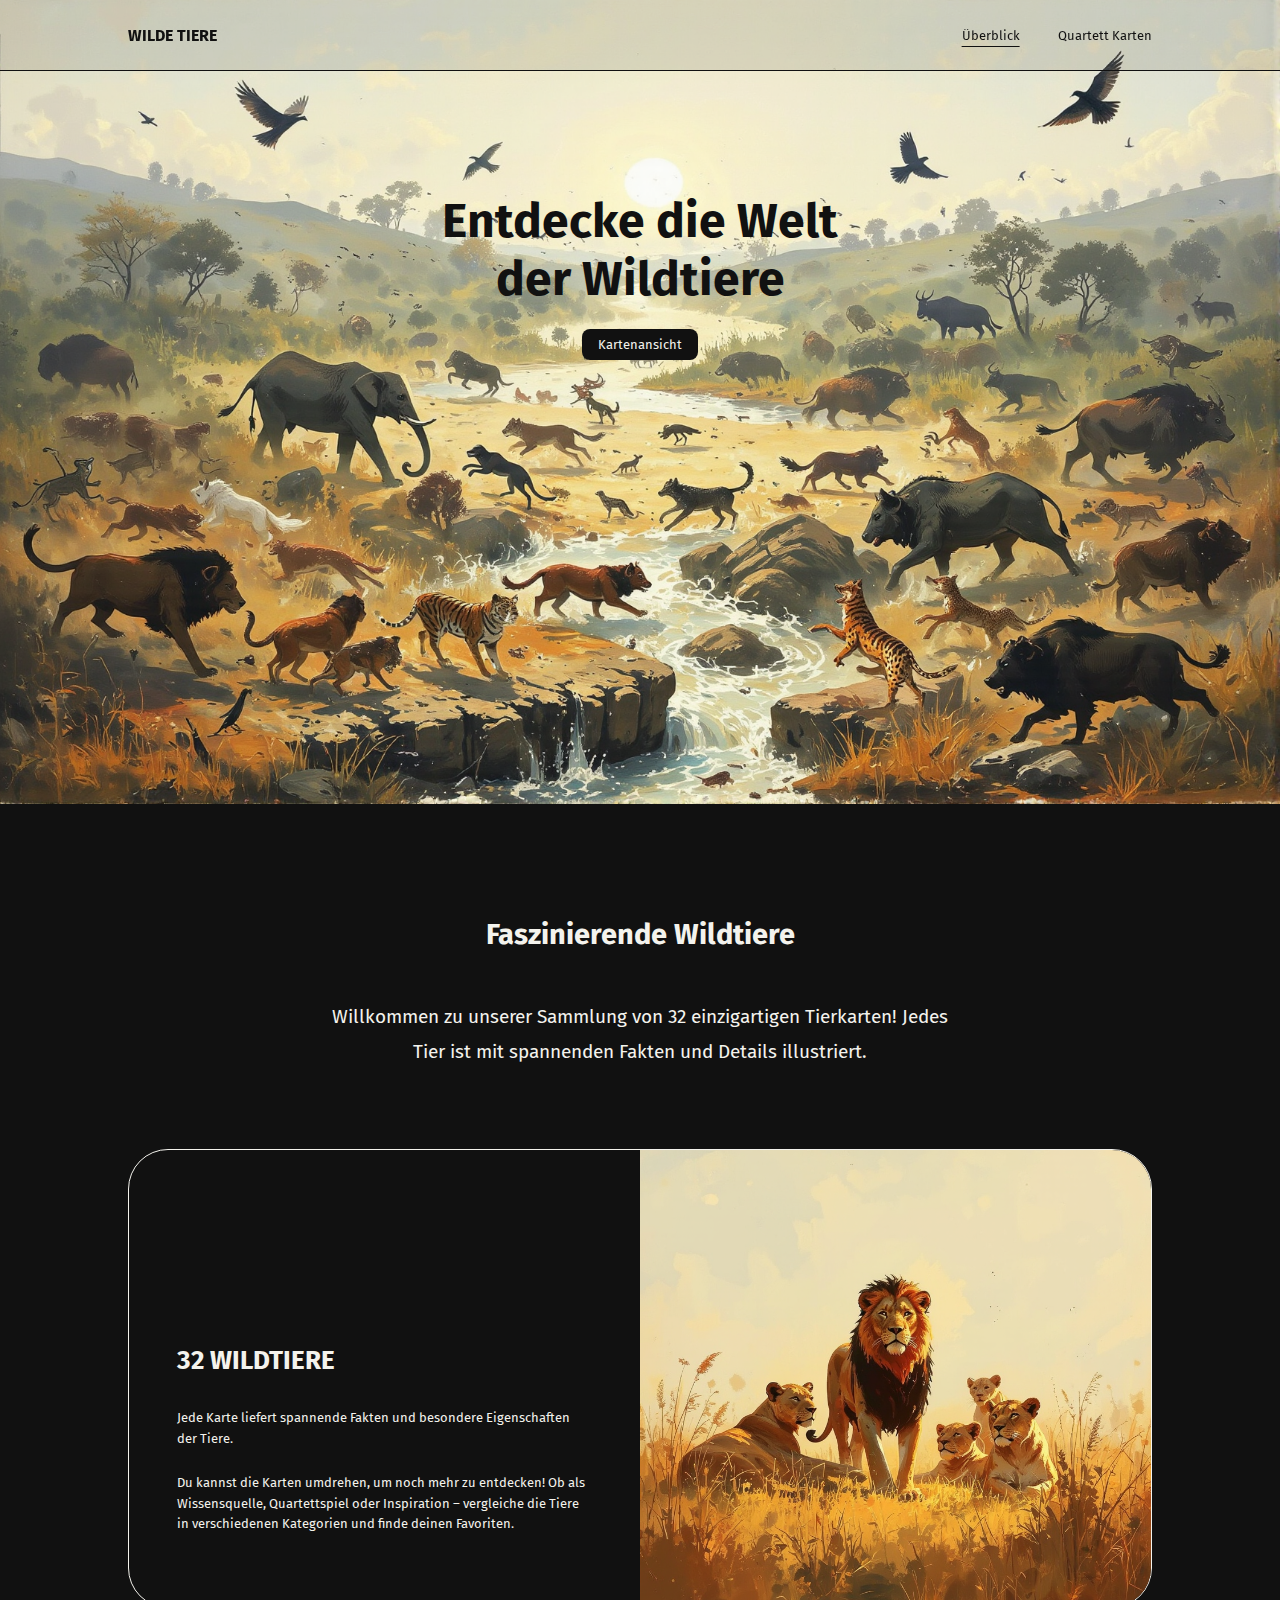
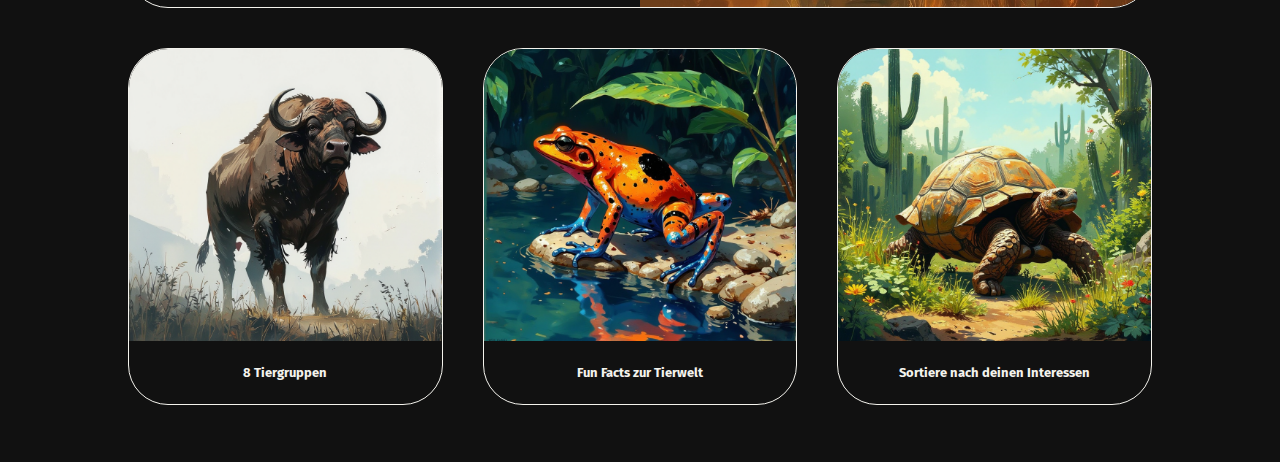
==== commit 888d9c06: "Merge branch 'main' of https://github.com/V-Shake/Wilde-Tiere-Quartett" ====
--- a/index.html
+++ b/index.html
@@ -39,7 +39,7 @@
                 <div class="info-rectangle">
                     <div class="text-left">
                         <h3>32 WildTiere</h3>
-                        <p>Jede Karte enthält spannende Infos zu Lebensraum, Gruppe, Gewicht, Alter, Länge, Geschwindigkeit und besonderen Eigenschaften der Tiere.</p>
+                        <p>Jede Karte liefert spannende Fakten und besondere Eigenschaften der Tiere.</p>
                         <p>Du kannst die Karten umdrehen, um noch mehr zu entdecken! Ob als Wissensquelle, Quartettspiel oder Inspiration – vergleiche die Tiere in verschiedenen Kategorien und finde deinen Favoriten.</p>
                     </div>
                     <div class="image-right">
--- a/css/style.css
+++ b/css/style.css
@@ -190,7 +190,8 @@
 }
 
 .image-right img {
-    max-width: 100%;
+    width: 100%;
+    height: auto;
     display: flex;
     align-items: center;
 }
@@ -249,7 +250,7 @@
 }
 
 .group-B {
-    --group-color: #e92946;
+    --group-color: #ff3c3c;
 }
 
 .group-C {
@@ -364,11 +365,11 @@
     grid-row: 1;
     background-color: var(--group-color);
     width: 100%;
-    height: 100%;
+    height: 130%;
 }
 
 .card-back-title{
-    grid-column: 2;
+    grid-column: 2 / 6;
     grid-row: 1;
     padding-left: 1.7rem;
     padding-top: 0.8rem;
@@ -377,7 +378,7 @@
     text-transform: uppercase;
     font-weight: 600;
     font-size: 1rem;
-    margin-bottom: 0.2rem;
+    margin-top: 0.8rem;
 }
 
 /* Back view card number styling */
@@ -400,36 +401,37 @@
     box-shadow: 0 0 0 3px var(--card-background-color);
 }
 
-/* Content area below the header */
+/* Define grid layout for card-back-content */
 .card-back-content {
     display: grid;
-    grid-column:  1 / -1;
-    grid-row: span 10;
-}
-
-.funfact-list{
+    grid-column: 1 / -1;
+    grid-row: span 10; /* Allow full vertical span of the content */
+    align-items: start; /* Align items at the top */
+    padding: 1rem; /* Add spacing inside the container */
+    height: 90%;
+}
+
+/* Funfact list starts explicitly at the 2nd row */
+.funfact-list {
     text-align: left;
     font-size: 0.68rem;
     line-height: 1.2;
-    margin-top: -1rem;
-    margin-bottom: 0.4rem;
-    display: flex;  
+    display: flex;
     flex-direction: column;
     justify-content: flex-start;
     align-items: flex-start;
-    padding: 1rem;
-    height: 100%;
-    gap: 0.3rem; 
-}
-
+    gap: 0.2rem; /* Add consistent spacing between items */
+}
+
+/* Funfact item styling */
 .funfact-item {
     display: flex;
-    align-items: baseline; /* Aligns the number and text */
-    margin-top: 0.5rem; /* Space between items */
-}
-
+    align-items: baseline;
+}
+
+/* Styling for the number in fun facts */
 .funfact-number {
-    background-color: var(--group-color); /* Group color */
+    background-color: var(--group-color); /* Use the group color */
     color: white;
     font-weight: bold;
     border-radius: 50%;
@@ -438,12 +440,13 @@
     display: flex;
     justify-content: center;
     align-items: center;
-    margin-right: 0.5rem; /* Space between number and text */
+    margin-right: 0.5rem; /* Add spacing between number and text */
     font-size: 0.8rem;
 }
 
+/* Styling for the text in fun facts */
 .funfact-text {
-    flex: 1; /* Ensures the text takes up remaining space */
+    flex: 1;
     line-height: 1.5;
     font-size: 0.68rem;
     padding-left: 0.5rem;
@@ -538,7 +541,7 @@
 /* Group rectangle */
 .group-rectangle {
     position: absolute;
-    top: 6%;
+    top: 1.7rem;
     left: 1rem;
     transform: translateY(-50%);
     display: flex;
@@ -705,21 +708,24 @@
     color: var(--card-background-color);
 }
 
-
 /* Sorting Buttons*/
 #sorting-buttons span {
-    font-size: 0.8rem;
+    font-size: 1rem;
     margin-right: 2rem;
     display: inline-block;
     line-height: 2rem;
+    grid-column: span 1; /* Span the first column */
+    text-align: center;
 }
 
 #sorting-buttons {
     margin: 3rem;
-    display: flex;
+    display: grid;
+    grid-template-columns: repeat(9, 1fr);
     gap: 0.5rem;
     justify-content: center;
     align-items: center;
+    padding: 0 4rem;
 }
 
 #sorting-buttons button {
@@ -740,7 +746,7 @@
     user-select: none;
     -webkit-user-select: none;
     touch-action: manipulation;
-    width: auto;
+    width: 100%; 
     will-change: transform;
 }
 
--- a/css/responsive.css
+++ b/css/responsive.css
@@ -17,6 +17,54 @@
         font-size: 0.8rem;
         margin-top: 0.5rem;
     }
+
+    .faszinierende-wildtiere h2 {
+        font-size: 1.8rem;
+    }
+
+    .faszinierende-wildtiere p {
+        font-size: 1.2rem;
+        width: 40rem;
+    }
+
+    .text-left h3 {
+        font-size: 1.6rem;
+    }
+
+    .text-left {
+        padding: 3rem;
+    }
+
+    .text-left p {
+        font-size: 0.8rem;
+        margin-bottom: 1.5rem;
+        width: auto;
+    }
+
+    .info-title {
+        font-size: 0.8rem;
+    }
+
+    #sorting-buttons {
+        display: grid;
+        grid-template-columns: repeat(4, 1fr);
+        gap: 0.5rem;
+        justify-content: center;
+        align-items: center;
+    }
+
+    #sorting-buttons span {
+        grid-column: span 4;
+        margin-right: 0;
+        margin-bottom: 1rem; /* Add some space below the span */
+        display: block;
+        text-align: center;
+    }
+
+    #sorting-buttons button {
+        width: 100%; /* Make buttons take full width */
+    }
+    
 }
 
 @media (max-width: 1170px) {
@@ -31,7 +79,7 @@
     }
 
     .overview-header h1 {
-        font-size: 2.4rem;
+        font-size: 2.2rem;
         margin-bottom: 0.5rem;
     }
 
@@ -39,6 +87,68 @@
         font-size: 0.7rem;
         margin-top: 0.3rem;
     }
+
+    .faszinierende-wildtiere h2 {
+        font-size: 1.6rem;
+    }
+
+    .faszinierende-wildtiere p {
+        font-size: 1rem;
+        width: 34rem;
+    }
+
+    .info-rectangle {
+        flex-direction: column;
+        align-items: center;
+    }
+
+    .image-right {
+        width: 100%;
+        display: flex;
+        justify-content: center;
+        order: 1;
+    }
+
+    .text-left {
+        width: 100%;
+        padding: 2rem;
+        order: 2;
+    }
+
+    .text-left h3 {
+        font-size: 1.4rem;
+    }
+
+    .text-left p {
+        font-size: 0.8rem; 
+        width: 100%;
+    }
+
+    .image-right img {
+        width: 100%;
+        height: auto;
+    }
+
+    .info-row {
+        flex-direction: column;
+        align-items: center;
+        gap: 0.5rem;
+    }
+
+    .info-row-rectangle {
+        width: 100%;
+        margin-bottom: 2rem; /* Add some space between the rectangles */
+    }
+
+    .info-title {
+        font-size: 1rem;
+    }
+
+    nav {
+        padding: 0.6rem 4rem;
+    }
+
+   
 }
 
 @media (max-width: 760px) {
@@ -47,13 +157,13 @@
     }
 
     .overview-header {
-        top: 5rem;
+        top: 6rem;
         width: 15rem;
     }
 
     .overview-header h1 {
-        font-size: 1.6rem;
-        margin-bottom: 0.5rem;
+        font-size: 1.8rem;
+        margin-bottom: 0.9rem;
     }
 
     .overview-button {
@@ -61,19 +171,94 @@
         margin-top: 0;
         padding: 0.4rem 0.5rem;
     }
+
+    .faszinierende-wildtiere h2 {
+        font-size: 1.4rem;
+    }
+
+    .faszinierende-wildtiere p {
+        font-size: 0.8rem;
+        width: 26rem;
+    }
+
+    .overview-image {
+        width: 120%;
+    }
+
+    #logo {
+        font-size: 0.8rem;
+    }
+
+    ul {
+        gap: 2em;
+        font-size: 0.7rem;
+    }
+    
+    #sorting-buttons {
+        display: grid;
+        grid-template-columns: repeat(2, 1fr);
+        gap: 0.5rem;
+        justify-content: center;
+        align-items: center;
+        margin: 2rem;
+        padding: 0 2rem;
+    }
+
+    #sorting-buttons span {
+        grid-column: span 2;
+        margin-right: 0;
+        margin-bottom: 1rem; /* Add some space below the span */
+        display: block;
+        text-align: center;
+    }
+
+    #sorting-buttons button {
+        width: 100%; /* Make buttons take full width */
+    }
+  
 }
 
 @media screen and (max-width: 600px) {
-    .overview-header h1 {
-        font-size: 1rem;
-    }
-
-    .overview-header p {
-        font-size: 0.8rem;
+    .overview-header {
+        width: 13rem;
+    }
+
+    .overview-header h1 {
+        font-size: 1.5rem;
+        margin-bottom: 0.8rem;
     }
 
     #cards-container {
         grid-template-columns: repeat(1, 1fr);
         justify-items: center;
     }
+
+    .faszinierende-wildtiere h2 {
+        margin-top: -0.5rem;
+        font-size: 1.2rem;
+    }
+
+    .faszinierende-wildtiere p {
+        font-size: 0.7rem;
+        width: 22rem;
+    }
+
+    .overview-image {
+        width: 150%;
+    }
+
+    .text-left h3 {
+        font-size: 1.2rem;
+        margin-top: 0.5rem;
+    }
+
+    .text-left p {
+        font-size: 0.68rem; 
+        width: 100%;
+    }
+
+    #sorting-buttons {
+        margin: 1rem;
+        padding: 0 3rem;
+    }
 }